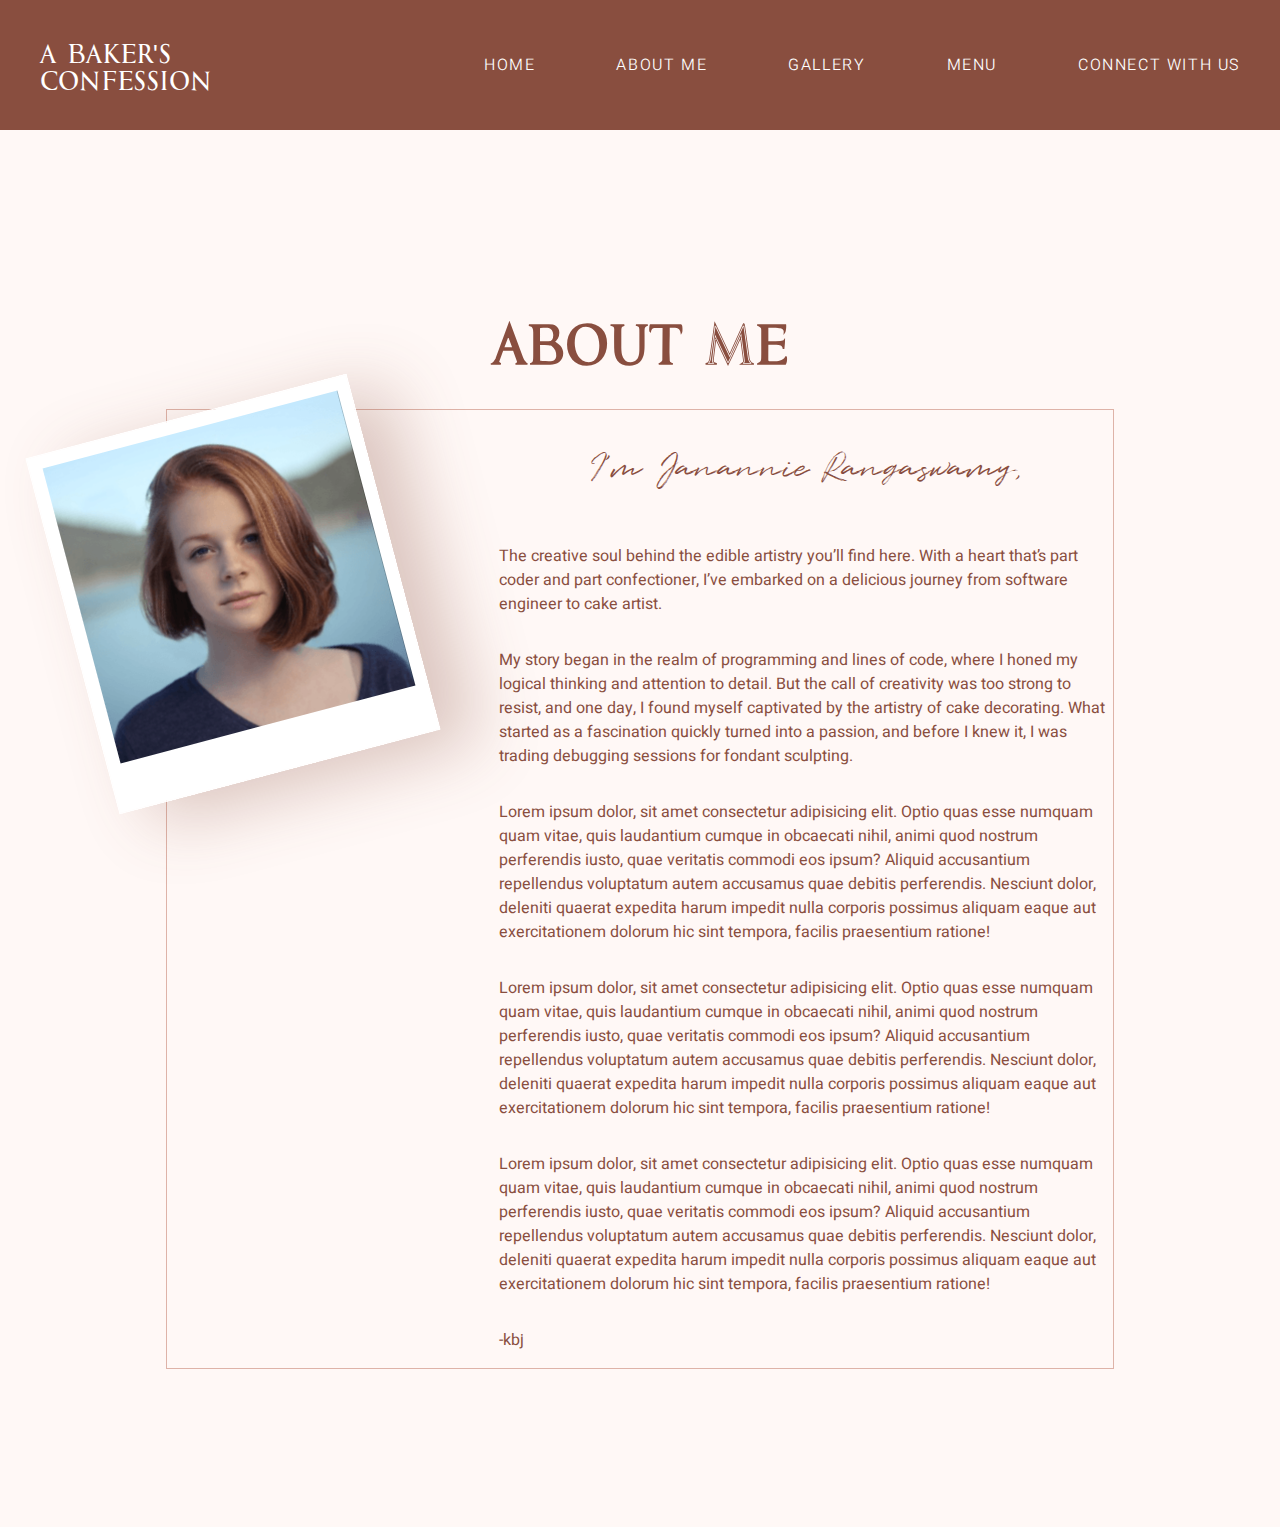
==== about.html @ 271ceb25 "nav js  trail" ====
<!DOCTYPE html>
<html lang="en">
<head>
    <meta charset="UTF-8">
    <meta http-equiv="X-UA-Compatible" content="IE=edge">
    <meta name="viewport" content="width=device-width, initial-scale=1.0">
    <title>A Baker's confessin</title>
    <link rel="stylesheet" href="/style/style.css">
    <link rel="stylesheet" href="/style/aboutme.css">
    <link rel="preconnect" href="https://fonts.googleapis.com">
<link rel="preconnect" href="https://fonts.gstatic.com" crossorigin>
<link href="https://fonts.googleapis.com/css2?family=Heebo:wght@100;200;300;400;500;600;700;800;900&display=swap" rel="stylesheet">
</head>
<body class="left">
    <div class="main-div">
        <header>
            <div class="d-flex justify-between">
                <div class="logo">
                    <a href="">A BAKER'S <br> CONFESSION</a>
                </div>
                <nav class="d-flex justify-between align-center" id="nav">
                    <a href="/index.html">HOME</a>
                    <a href="/about.html">ABOUT ME</a>
                    <a href="#">GALLERY</a>
                    <a href="#nav">MENU</a>
                    <a href="#">CONNECT WITH US</a>
                </nav>
            </div>
        </header>
        <main>
            <h1 class="text-center">ABOUT ME</h1>
            <section class="aboutme">
                <div class="about-container d-flex ">
                    <div class="cards">
                        <img src="./images/profile.png" width="305px" height="305px" alt="">
                    </div>
                    <div class="about-content d-flex flex-column">
                        <h3 class="q-title">I’m Janannie Rangaswamy,</h3>
                        <p>
                            The creative soul behind the edible artistry you’ll find here.
                            With a heart that’s part coder and part confectioner, I’ve embarked on a delicious journey from
                            software engineer to cake artist.
                        </p>
                        <p>
                            My story began in the realm of programming and lines of code, where I honed my logical thinking
                            and attention to detail. But the call of creativity was too strong to resist, and one day, I found myself
                            captivated by the artistry of cake decorating. What started as a fascination quickly turned into a
                            passion, and before I knew it, I was trading debugging sessions for fondant sculpting.
                        </p>
                        <p>
                            Lorem ipsum dolor, sit amet consectetur adipisicing elit. Optio quas esse numquam quam vitae, quis laudantium cumque in obcaecati nihil, animi quod nostrum perferendis iusto, quae veritatis commodi eos ipsum?
                            Aliquid accusantium repellendus voluptatum autem accusamus quae debitis perferendis. Nesciunt dolor, deleniti quaerat expedita harum impedit nulla corporis possimus aliquam eaque aut exercitationem dolorum hic sint tempora, facilis praesentium ratione!
                        </p>
                        <p>
                            Lorem ipsum dolor, sit amet consectetur adipisicing elit. Optio quas esse numquam quam vitae, quis laudantium cumque in obcaecati nihil, animi quod nostrum perferendis iusto, quae veritatis commodi eos ipsum?
                            Aliquid accusantium repellendus voluptatum autem accusamus quae debitis perferendis. Nesciunt dolor, deleniti quaerat expedita harum impedit nulla corporis possimus aliquam eaque aut exercitationem dolorum hic sint tempora, facilis praesentium ratione!
                        </p>
                        <p>
                            Lorem ipsum dolor, sit amet consectetur adipisicing elit. Optio quas esse numquam quam vitae, quis laudantium cumque in obcaecati nihil, animi quod nostrum perferendis iusto, quae veritatis commodi eos ipsum?
                            Aliquid accusantium repellendus voluptatum autem accusamus quae debitis perferendis. Nesciunt dolor, deleniti quaerat expedita harum impedit nulla corporis possimus aliquam eaque aut exercitationem dolorum hic sint tempora, facilis praesentium ratione!
                        </p>
                        <p>-kbj</p>
                    </div>
                    
                </div>

            </section>
        </main>
        <footer></footer>
    </div>
    <script src="./js/nav.js"></script>
</body>
</html>
---- style/style.css ----
body{
    background: #FFF8F6;
    margin: 0px;
    color: #894E3F;
}
@font-face {
    font-family: International;
    src: url(./international.regular.ttf);
}
@font-face {
    font-family: quentin;
    src: url(./Quentin.woff);
}
*{
    font-family: 'Heebo', sans-serif;
    box-sizing: border-box;
}
/*margin*/
.mx-auto{
    margin: 0px auto;
}
.my-auto{
    margin: auto 0px;
}
.m-0{
    margin: 0px;
}
.m-4{
    margin: 4px;
}
.m-8{
    margin: 8px;
}
.m-16{
    margin: 16px;
}
.m-24{
    margin: 24px;
}
.m-32{
    margin: 32px;
}
.m-40{
    margin: 40px;
}
/* margin-top */
.mt-0{
    margin-top: 0px;
}
.mt-4{
    margin-top: 4px;
}
.mt-8{
    margin-top: 8px;
}
.mt-12{
    margin-top: 12px;
}
.mt-16{
    margin-top: 16px;
}
.mt-24{
    margin-top: 24px;
}
.mt-32{
    margin-top: 32px;
}
.mt-40{
    margin-top: 40px;
}
.mt-48{
    margin-top: 48px;
}
.mt-56{
    margin-top: 56px;
}
.mt-64{
    margin-top: 64px;
}
.mt-80{
    margin-top: 80px !important;
}
.mt-160{
    margin-top: 160px !important;
}
/* margin-bottom */
.mb-0{
    margin-bottom: 0px;
}
.mb-4{
    margin-bottom: 4px;
}
.mb-8{
    margin-bottom: 8px;
}
.mb-16{
    margin-bottom: 16px;
}
.mb-20{
    margin-bottom: 20px;
}
.mb-24{
    margin-bottom: 24px;
}
.mb-32{
    margin-bottom: 32px;
}
.mb-40{
    margin-bottom: 40px;
}
.mb-48{
    margin-bottom: 48px;
}
.mb-56{
    margin-bottom: 56px;
}
.mb-64{
    margin-bottom: 64px !important;
}
/* margin-left */
.ml-0{
    margin-left: 0px;
}
.ml-4{
    margin-left: 4px;
}
.ml-8{
    margin-left: 8px;
}
.ml-16{
    margin-left: 16px;
}
.ml-24{
    margin-left: 24px;
}
.ml-32{
    margin-left: 32px;
}
.ml-40{
    margin-left: 40px;
}
.ml-48{
    margin-left: 48px;
}
.ml-56{
    margin-left: 56px;
}
.ml-64{
    margin-left: 64px;
}
/* margin-right */
.mr-0{
    margin-right: 0px;
}
.mr-4{
    margin-right: 4px;
}
.mr-8{
    margin-right: 8px;
}
.mr-16{
    margin-right: 16px;
}
.mr-24{
    margin-right: 24px;
}
.mr-32{
    margin-right: 32px;
}
.mr-40{
    margin-right: 40px;
}
.mr-48{
    margin-right: 48px;
}
.mr-56{
    margin-right: 56px;
}
.mr-64{
    margin-right: 64px;
}
/* padding */
.p-0{
    padding: 0px;
}
.p-4{
    padding: 4px;
}
.p-8{
    padding: 8px;
}
.p-16{
    padding: 16px;
}
.p-24{
    padding: 24px;
}
.p-32{
    padding: 32px;
}
.p-40{
    padding: 40px;
}

/* padding-right */
.pr-0{
    padding-right: 0px;
}
.pr-4{
    padding-right: 4px;
}
.pr-8{
    padding-right: 8px;
}
.pr-16{
    padding-right: 16px;
}
.pr-24{
    padding-right: 24px;
}
.pr-32{
    padding-right: 32px;
}
.pr-40{
    padding-right: 40px;
}
/* padding left */
.pl-0{
    padding-left: 0px;
}
.pl-4{
    padding-left: 4px;
}
.pl-8{
    padding-left: 8px;
}
.pl-16{
    padding-left: 16px;
}
.pl-24{
    padding-left: 24px;
}
.pl-32{
    padding-left: 32px;
}
.pl-40{
    padding-left: 40px;
}
/* padding top */
.pt-0{
    padding-top: 0px;
}
.pt-4{
    padding-top: 4px;
}
.pt-8{
    padding-top: 8px;
}
.pt-16{
    padding-top: 16px;
}
.pt-24{
    padding-top: 24px;
}
.pt-32{
    padding-top: 32px;
}
.pt-40{
    padding-top: 40px;
}
/* padding bottom */
.pb-0{
    padding-bottom: 0px;
}
.pb-4{
    padding-bottom: 4px;
}
.pb-8{
    padding-bottom: 8px;
}
.pb-16{
    padding-bottom: 16px;
}
.pb-24{
    padding-bottom: 24px;
}
.pb-32{
    padding-bottom: 32px;
}
.pb-40{
    padding-bottom: 40px;
}
.pb-48{
    padding-bottom: 40px;
}
/* display */
.d-block{
    display: block;
}
.d-none{
    display: none;
}
.d-inline{
    display: inline;
}
.d-flex{
    display: flex;
}
.justify-center{
    justify-content: center;
}
.align-center{
    align-items: center;
}
.flex-column{
    flex-direction: column;
}
.justify-between{
    justify-content: space-between;
}
.justify-around{
    justify-content: space-around;
}
.d-grid{
    display: grid;
}
/* align items*/
.text-center{
    text-align: center;
}
.text-right{
    text-align: right;
}
.text-left{
    text-align: left;
}
.align-end{
    justify-content: end !important;
}
/*gap*/
.gap-4{
    gap: 4px;
}
.gap-8{
  gap: 8px;
}
.gap-16{
  gap: 16px;
}
.gap-32{
    gap: 32px;
}
.gap-40{
  gap: 40px;
}
.gap-48{
  gap: 48px;
}
/*gap*/
.gap-4{
    gap: 4px;
}
.gap-8{
    gap: 8px;
}
.gap-16{
    gap: 16px;
}
.gap-24{
    gap: 24px;
}
.gap-32{
    gap: 32px;
}
/*float*/
.float-right{
    float: right;
}
.float-left{
    float: left;
}

/* header */
header{
    background: #894E3F;
    padding: 40px ;
}
header>div{
    max-width: 1365px;
    margin: 0px auto;
}
header nav{
    width: 63%;
}
header  a{
    text-decoration:  none;
    color: #fff;
}
header nav a{
    font-size: 16px;
    font-weight: 300;
    letter-spacing: 1.6px;
    border-bottom: 1px solid transparent;
    transition: border 500ms ease-in-out;
    height: fit-content;
}
header .logo>a{
    font-family: 'International', sans-serif;
    font-size: 25px;
    font-weight: 400;
}
header .logo{
    height: 50px;
}
header nav a:hover{
    border-bottom: 1px solid #fff;
}
.q-title{
    color: #894E3F;
    text-align: center;
    font-family: 'Quentin', sans-serif;
    font-size: 33.744px;
    font-style: normal;
    font-weight: 400;
}
.outline-btn{
    font-family: 'International', sans-serif;
    font-size: 16px;
    width: fit-content;
    border-radius: 40px;
    border: 0.711px solid #894E3F;
    padding: 23px 51px;
    background-color: transparent;
    color: #894E3F;
}

.cards{
    padding: 13px 12.5px  0px 12.5px;
    border: 0.874px solid #FFF;
    background: linear-gradient(137deg, #FFF 0%, #FFF 100%);
    box-shadow: 35.57959747314453px 19.605083465576172px 67.52862548828125px 0px rgba(137, 78, 63, 0.30);
}
body.left{
    transition: transform 150ms ease-in-out;
    animation: loadleft 150ms ease-in-out 1;
}
@keyframes loadleft {
    0%{
        transform: translateX(100%);
    }
    100%{
        transform: translateX(0%);
    }
}
body.right{
    transition: transform 150ms ease-in-out;
    animation: loadright 150ms ease-in-out 1;
}
@keyframes loadright {
    0%{
        transform: translateX(0%);
    }
    100%{
        transform: translateX(-100%);
    }
}
---- style/aboutme.css ----
.about-container .cards{
    transform: rotate(-14.819deg);
    position: relative;
    right: 100px;
    height: 368px;
}
.aboutme{
    max-width: 948px;
    border: 1px solid #DEB3A8;
    margin: 0px auto;
    margin-bottom: 158px;
}
h1{
    font-family: 'International', sans-serif;
    font-size: 52.369px;
    margin-top: 192px;
}
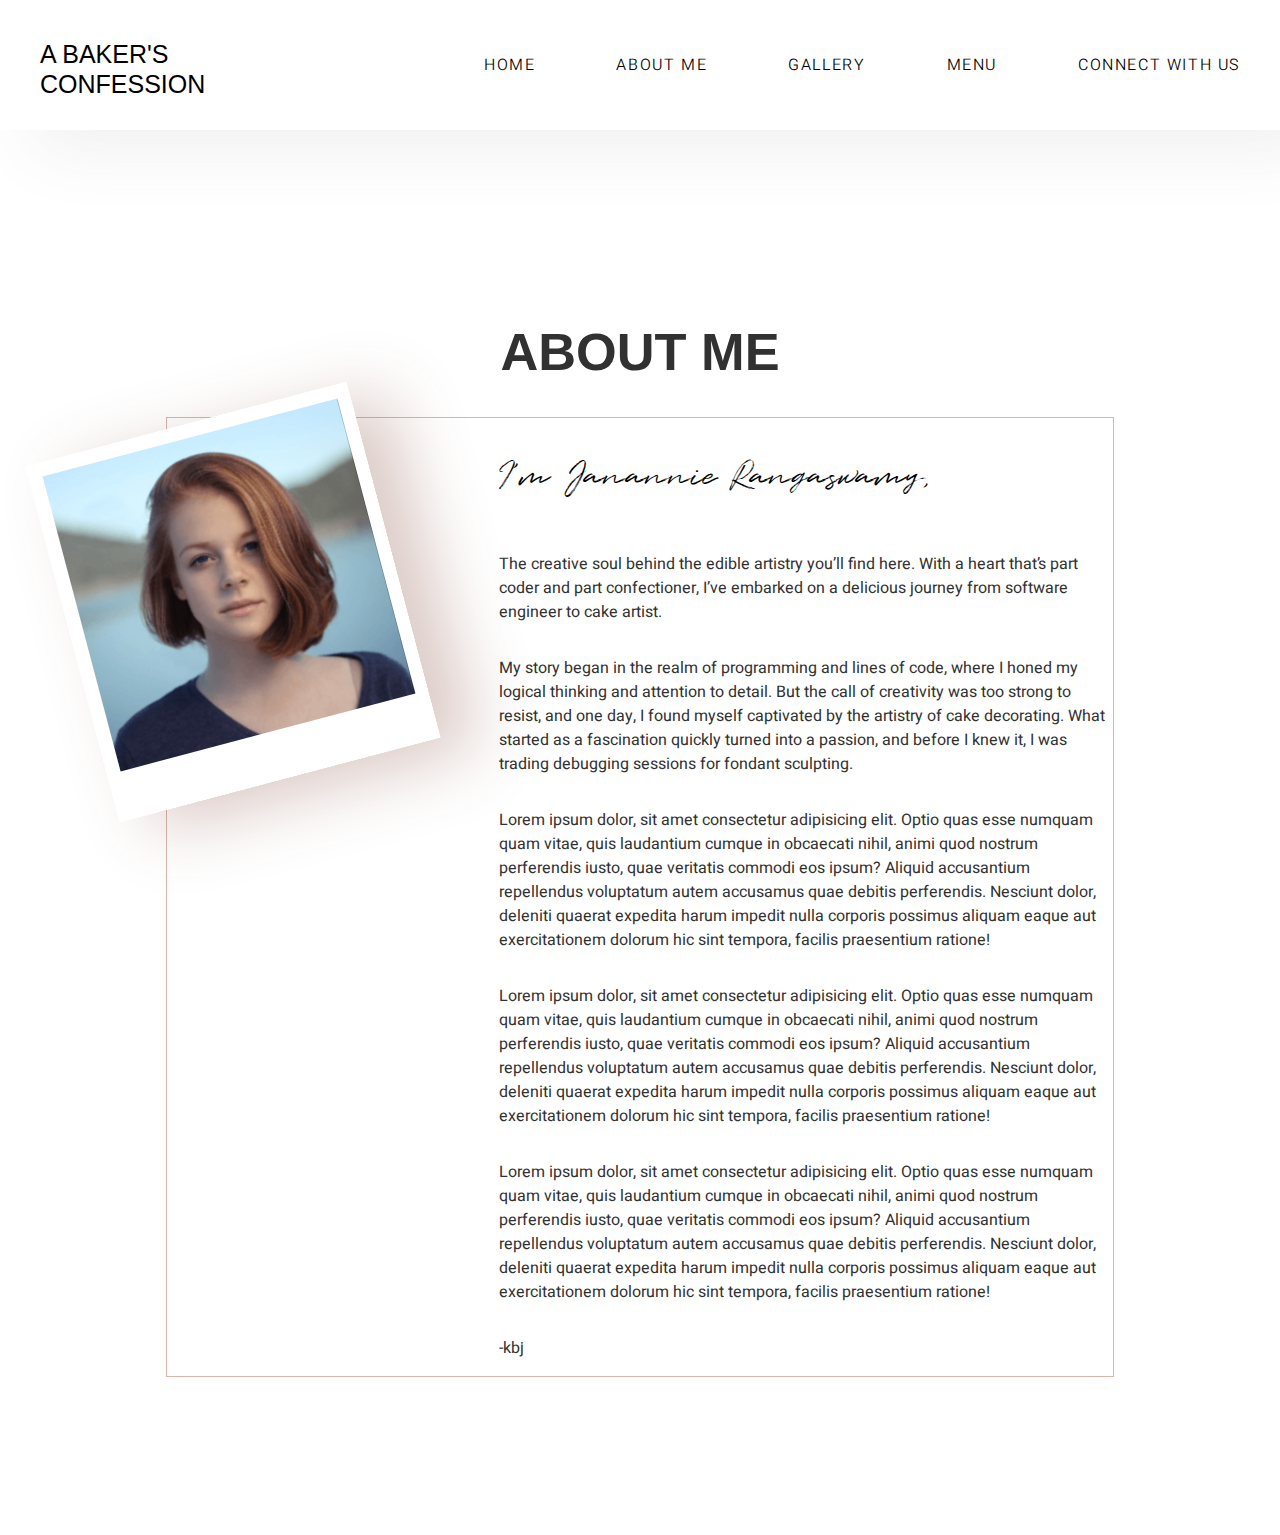
==== commit 1d4e7263: "gallery" ====
--- a/about.html
+++ b/about.html
@@ -18,12 +18,12 @@
                 <div class="logo">
                     <a href="">A BAKER'S <br> CONFESSION</a>
                 </div>
-                <nav class="d-flex justify-between align-center" id="nav">
+                <nav class="d-flex justify-between align-center">
                     <a href="/index.html">HOME</a>
                     <a href="/about.html">ABOUT ME</a>
-                    <a href="#">GALLERY</a>
-                    <a href="#nav">MENU</a>
-                    <a href="#">CONNECT WITH US</a>
+                    <a href="gallery.html">GALLERY</a>
+                    <a href="menu.html">MENU</a>
+                    <a href="contact.html">CONNECT WITH US</a>
                 </nav>
             </div>
         </header>
--- a/style/style.css
+++ b/style/style.css
@@ -1,7 +1,7 @@
 body{
-    background: #FFF8F6;
+    background: #FFF;
     margin: 0px;
-    color: #894E3F;
+    color: #313131;
 }
 @font-face {
     font-family: International;
@@ -268,6 +268,15 @@
 .pt-40{
     padding-top: 40px;
 }
+.pt-48{
+    padding-top: 48px;
+}
+.pt-56{
+    padding-top: 56px;
+}
+.pt-64{
+    padding-top: 64px;
+}
 /* padding bottom */
 .pb-0{
     padding-bottom: 0px;
@@ -382,7 +391,8 @@
 
 /* header */
 header{
-    background: #894E3F;
+    background: #FFF;
+    box-shadow: 35.50142288208008px 19.562007904052734px 67.38025665283203px 0px rgba(87, 87, 87, 0.09);
     padding: 40px ;
 }
 header>div{
@@ -394,7 +404,7 @@
 }
 header  a{
     text-decoration:  none;
-    color: #fff;
+    color: #000000;
 }
 header nav a{
     font-size: 16px;
@@ -416,8 +426,7 @@
     border-bottom: 1px solid #fff;
 }
 .q-title{
-    color: #894E3F;
-    text-align: center;
+    color: #000;
     font-family: 'Quentin', sans-serif;
     font-size: 33.744px;
     font-style: normal;
@@ -428,10 +437,10 @@
     font-size: 16px;
     width: fit-content;
     border-radius: 40px;
-    border: 0.711px solid #894E3F;
+    border: 0.711px solid #000;;
     padding: 23px 51px;
     background-color: transparent;
-    color: #894E3F;
+    color: #000000;
 }
 
 .cards{
@@ -443,6 +452,9 @@
 body.left{
     transition: transform 150ms ease-in-out;
     animation: loadleft 150ms ease-in-out 1;
+}
+li{
+    list-style-type: none;
 }
 @keyframes loadleft {
     0%{
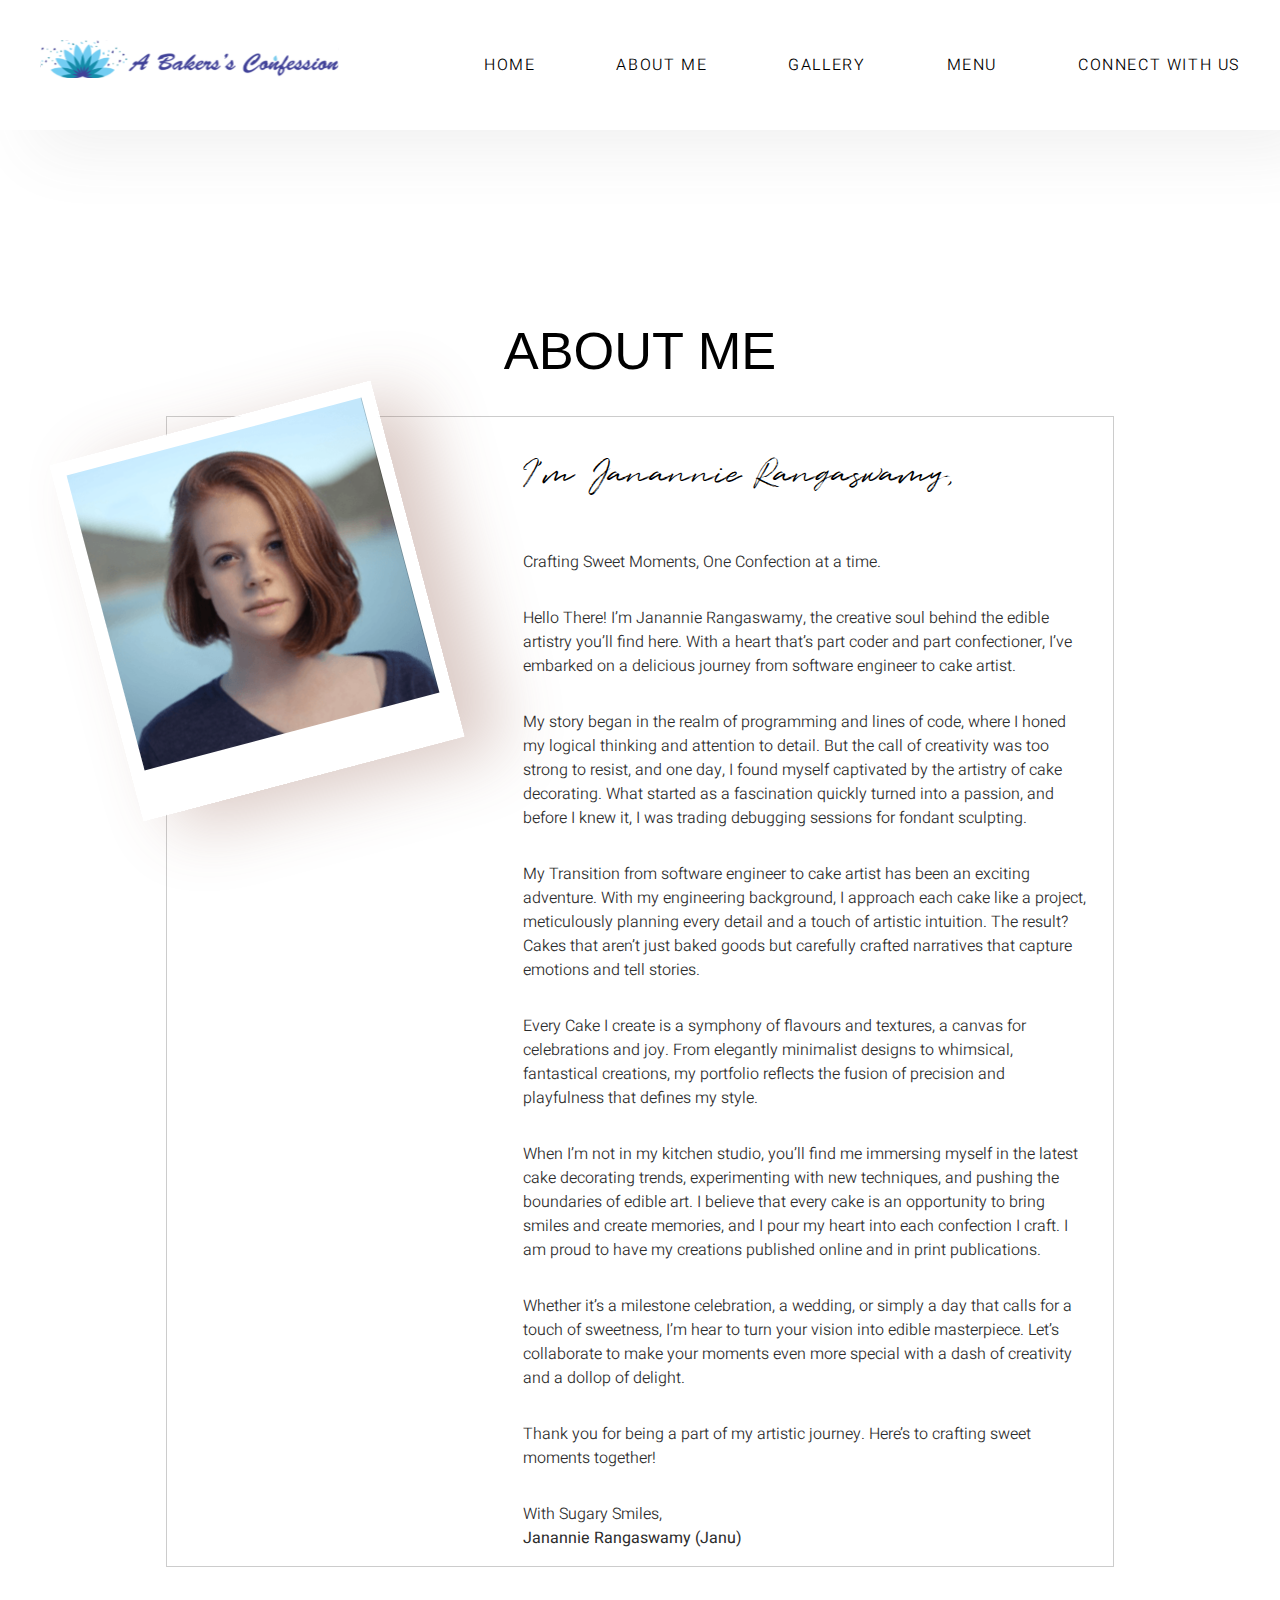
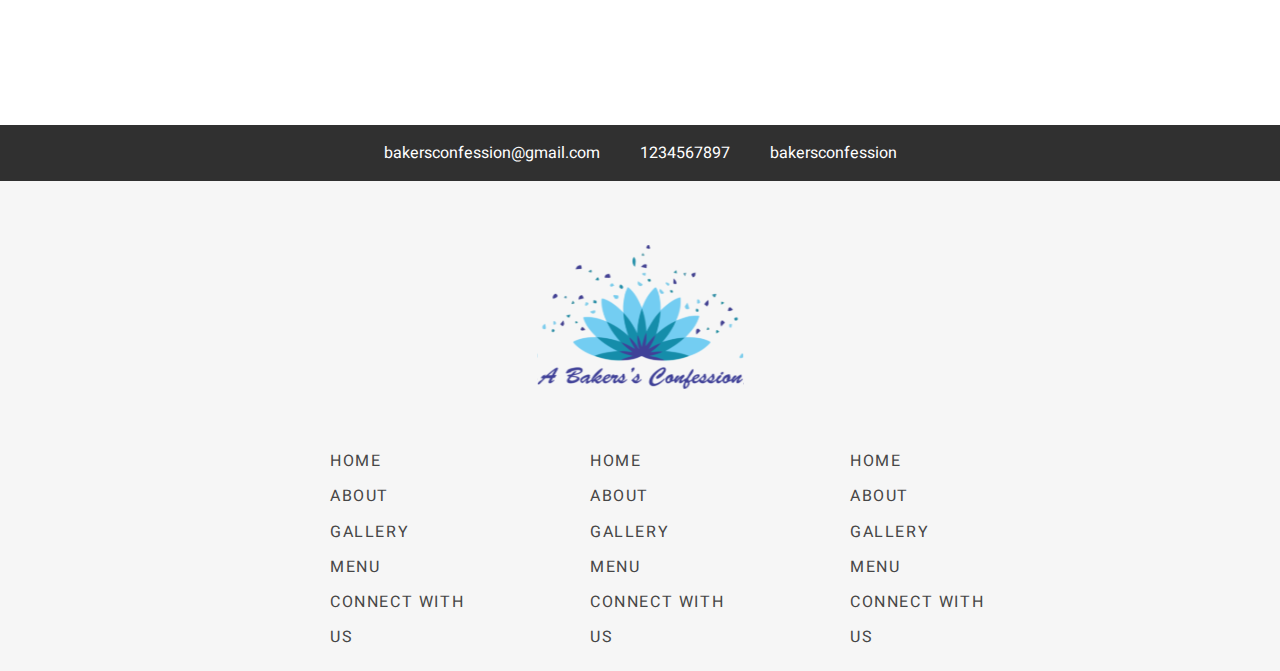
==== commit 74250103: "done" ====
--- a/about.html
+++ b/about.html
@@ -6,6 +6,7 @@
     <meta name="viewport" content="width=device-width, initial-scale=1.0">
     <title>A Baker's confessin</title>
     <link rel="stylesheet" href="/style/style.css">
+    <link rel="stylesheet" href="/style/mainpage.css">
     <link rel="stylesheet" href="/style/aboutme.css">
     <link rel="preconnect" href="https://fonts.googleapis.com">
 <link rel="preconnect" href="https://fonts.gstatic.com" crossorigin>
@@ -13,10 +14,10 @@
 </head>
 <body class="left">
     <div class="main-div">
-        <header>
+       <header>
             <div class="d-flex justify-between">
                 <div class="logo">
-                    <a href="">A BAKER'S <br> CONFESSION</a>
+                    <a href=""><img src="./images/header_logo.svg"></a>
                 </div>
                 <nav class="d-flex justify-between align-center">
                     <a href="/index.html">HOME</a>
@@ -37,36 +38,98 @@
                     <div class="about-content d-flex flex-column">
                         <h3 class="q-title">I’m Janannie Rangaswamy,</h3>
                         <p>
-                            The creative soul behind the edible artistry you’ll find here.
+                            Crafting Sweet Moments, One Confection at a time.
+                        </p>
+                        <p>
+                            Hello There! I’m Janannie Rangaswamy, the creative soul behind the edible artistry you’ll find here.
                             With a heart that’s part coder and part confectioner, I’ve embarked on a delicious journey from
                             software engineer to cake artist.
                         </p>
                         <p>
-                            My story began in the realm of programming and lines of code, where I honed my logical thinking
+                           My story began in the realm of programming and lines of code, where I honed my logical thinking
                             and attention to detail. But the call of creativity was too strong to resist, and one day, I found myself
                             captivated by the artistry of cake decorating. What started as a fascination quickly turned into a
                             passion, and before I knew it, I was trading debugging sessions for fondant sculpting.
                         </p>
                         <p>
-                            Lorem ipsum dolor, sit amet consectetur adipisicing elit. Optio quas esse numquam quam vitae, quis laudantium cumque in obcaecati nihil, animi quod nostrum perferendis iusto, quae veritatis commodi eos ipsum?
-                            Aliquid accusantium repellendus voluptatum autem accusamus quae debitis perferendis. Nesciunt dolor, deleniti quaerat expedita harum impedit nulla corporis possimus aliquam eaque aut exercitationem dolorum hic sint tempora, facilis praesentium ratione!
+                            My Transition from software engineer to cake artist has been an exciting adventure. With my
+                            engineering background, I approach each cake like a project, meticulously planning every detail and
+                            a touch of artistic intuition. The result? Cakes that aren’t just baked goods but carefully crafted
+                            narratives that capture emotions and tell stories.
                         </p>
                         <p>
-                            Lorem ipsum dolor, sit amet consectetur adipisicing elit. Optio quas esse numquam quam vitae, quis laudantium cumque in obcaecati nihil, animi quod nostrum perferendis iusto, quae veritatis commodi eos ipsum?
-                            Aliquid accusantium repellendus voluptatum autem accusamus quae debitis perferendis. Nesciunt dolor, deleniti quaerat expedita harum impedit nulla corporis possimus aliquam eaque aut exercitationem dolorum hic sint tempora, facilis praesentium ratione!
+                            Every Cake I create is a symphony of flavours and textures, a canvas for celebrations and joy. From
+                            elegantly minimalist designs to whimsical, fantastical creations, my portfolio reflects the fusion of
+                            precision and playfulness that defines my style.
                         </p>
                         <p>
-                            Lorem ipsum dolor, sit amet consectetur adipisicing elit. Optio quas esse numquam quam vitae, quis laudantium cumque in obcaecati nihil, animi quod nostrum perferendis iusto, quae veritatis commodi eos ipsum?
-                            Aliquid accusantium repellendus voluptatum autem accusamus quae debitis perferendis. Nesciunt dolor, deleniti quaerat expedita harum impedit nulla corporis possimus aliquam eaque aut exercitationem dolorum hic sint tempora, facilis praesentium ratione!
+                            When I’m not in my kitchen studio, you’ll find me immersing myself in the latest cake decorating
+                            trends, experimenting with new techniques, and pushing the boundaries of edible art. I believe that
+                            every cake is an opportunity to bring smiles and create memories, and I pour my heart into each
+                            confection I craft. I am proud to have my creations published online and in print publications.
                         </p>
-                        <p>-kbj</p>
+                        <p>
+                            Whether it’s a milestone celebration, a wedding, or simply a day that calls for a touch of sweetness,
+                            I’m hear to turn your vision into edible masterpiece. Let’s collaborate to make your moments even
+                            more special with a dash of creativity and a dollop of delight.
+                        </p>
+                        <p>
+                            Thank you for being a part of my artistic journey. Here’s to crafting sweet moments together!
+                        </p>
+                        <p>With Sugary Smiles,<br>
+                        <b>Janannie Rangaswamy (Janu)</b></p>
                     </div>
                     
                 </div>
 
             </section>
         </main>
-        <footer></footer>
+         <footer class="footer">
+            <div class="d-flex justify-center gap-40 foot-top">
+                <div><a>bakersconfession@gmail.com</a></div>
+                <div><a>1234567897</a></div>
+                <div><a>bakersconfession</a></div>
+            </div>
+            <div class="w-700">
+                <div class="text-center pt-64 mb-32">
+                    <div class="logo f-logo">
+                        <a href=""><img src="./images/footer_logo.svg"></a>
+                    </div>
+                </div>
+                <div class="text-center">
+                   
+                    <div class="d-flex f-gap">
+                        <div>
+                            <ul>
+                                <li><a>Home</a></li>
+                                <li><a>About</a></li>
+                                <li><a>Gallery</a></li>
+                                <li><a>Menu</a></li>
+                                <li><a>Connect With us</a></li>
+                            </ul>
+                        </div>
+                        <div>
+                            <ul>
+                                <li><a>Home</a></li>
+                                <li><a>About</a></li>
+                                <li><a>Gallery</a></li>
+                                <li><a>Menu</a></li>
+                                <li><a>Connect With us</a></li>
+                            </ul>
+                        </div>
+                        <div>
+                            <ul>
+                                <li><a>Home</a></li>
+                                <li><a>About</a></li>
+                                <li><a>Gallery</a></li>
+                                <li><a>Menu</a></li>
+                                <li><a>Connect With us</a></li>
+                            </ul>
+                        </div>
+                    </div>
+                </div>
+            </div>
+        </footer>
     </div>
     <script src="./js/nav.js"></script>
 </body>
--- a/style/style.css
+++ b/style/style.css
@@ -442,7 +442,9 @@
     background-color: transparent;
     color: #000000;
 }
-
+button{
+    cursor: pointer;
+}
 .cards{
     padding: 13px 12.5px  0px 12.5px;
     border: 0.874px solid #FFF;
--- a/style/mainpage.css
+++ b/style/mainpage.css
@@ -0,0 +1,349 @@
+main{
+    max-width: 1160px;
+    margin: 0 auto;
+}
+.hero-section{
+    margin-top: 156px;
+    gap: 126px;
+}
+.left-hero{
+    padding-top:157px ;
+}
+.left-hero span{
+    font-size: 16px;
+    font-weight: 300;
+}
+.left-hero h1{
+    font-family: 'International', sans-serif;
+    font-size: 48px;
+    font-weight: 300;
+    text-align: left;
+}
+.left-hero p{
+    font-family: Heebo;
+    font-size: 20px;
+    color: #636363;
+}
+.right-hero{
+    gap: 25px;
+}
+ 
+.right-hero .cards>p{
+    text-align: center;
+    font-family: 'Quentin', sans-serif;
+    font-size: 33px;
+    margin: 0px;
+}
+.about-section{
+    margin-top: 150px;
+}
+.about-section h2{
+    font-family: 'International', sans-serif;
+    font-size: 52.369px;
+    font-weight: 400;
+}
+.about-section .about-box{
+    border: 1px solid #DBDBDB;;
+}
+.about-box .cards{
+    transform: rotate(-14.819deg);
+    position: relative;
+    right: 100px;
+}
+.about-box img{
+    width: 305px;
+
+}
+/*footer*/
+.footer{
+    background: #F6F6F6;
+    margin: 0 auto;
+    gap: 80px;
+}
+.f-gap{
+    gap: 80px;
+}
+.f-gap ul li{
+    text-align: left;
+}
+.f-logo a{
+    color: #894E3F;
+    text-align: center;
+    font-family: International;
+    font-size: 25.671px;
+    font-style: normal;
+    font-weight: 400;
+    line-height: 97.664%; /* 25.071px */
+    text-transform: uppercase;
+    text-decoration: none;
+}
+.f-gap li a{
+    color: #474747;
+font-family: Heebo;
+font-size: 16px;
+font-style: normal;
+font-weight: 400;
+line-height: 2.2;
+letter-spacing: 1.6px;
+text-transform: uppercase;
+}
+.w-700{
+    width: 700px;
+    margin: 0 auto;
+}
+.foot-top{
+    padding: 16px;
+    background: #303030;
+    color: #fff;
+}
+/*footer end*/
+
+/*contact*/
+.hp-title h3,h1{
+    color: #000;
+    text-align: center;
+    font-family: International;
+    font-size: 52.369px;
+    font-style: normal;
+    font-weight: 400;
+    line-height: 112.664%; /* 59.001px */
+    text-transform: uppercase;
+}
+.contact-btn{
+    border: 0.711px solid #634B44;
+    background: #000;
+    color: #fff;
+    padding: 16px 51px;
+    width: 100%;
+    font-size: 16px;
+    text-transform: uppercase;
+}
+textarea {
+    height: 134px;
+    resize: none; 
+    width: 100%;
+    padding: 10px;
+    border: 1px solid rgba(176, 176, 176, 0.49);
+    padding: 12px 20px;
+  }
+  .h-400{
+    height: 400px;
+  }
+.contact-section span{
+    color: #000;
+    text-align: center;
+    font-family: Heebo;
+    font-size: 16px;
+    font-style: normal;
+    font-weight: 300;
+    line-height: normal;
+    letter-spacing: 0.32px;
+}
+.contact-section{
+    width: 700px;
+    margin: 0 auto;
+    margin-top: 140px;
+    margin-bottom: 100px;
+}
+/*end*/
+
+/*testimonial section*/
+.testimonial-section{
+    background-image: url('../images/testimonial-bg.svg');
+   background-repeat: no-repeat;
+   background-position: center;
+   background-size: cover;
+   margin-top: 164px;
+}
+.w-900{
+    width: 900px;
+    margin: 0 auto;
+}
+.test-card .tm-outline{
+    border-radius: 18.314px;
+    width: 372px;
+    margin-bottom: 32px;
+background: #FFF;
+box-shadow: 21.123252868652344px 11.639344215393066px 40.0910758972168px 0px rgba(137, 78, 63, 0.30);
+padding: 45px;
+text-align: center;
+}
+.test-card2 .tm-outline{
+    border-radius: 18.314px;
+    width: 460px;
+    margin-bottom: 32px;
+background: #FFF;
+box-shadow: 21.123252868652344px 11.639344215393066px 40.0910758972168px 0px rgba(137, 78, 63, 0.30);
+padding: 64px;
+text-align: center;
+}
+/*end*/
+/*menu section*/
+.menu-txt h2{
+    color: #000;
+    font-family: International;
+    font-size: 24px;
+    font-style: normal;
+    font-weight: 400;
+    line-height: normal;
+    letter-spacing: 2.4px;
+    text-transform: uppercase;
+    margin: 40px 0px;
+}
+.w-960{
+    width: 959px;
+    margin: 0 auto;
+    text-align: left;
+    padding-top: 32px;
+    padding-bottom: 32px;
+} 
+.w-960 p{
+    color: #2C2C2C;
+font-family: Heebo;
+font-size: 16px;
+font-style: normal;
+font-weight: 300;
+line-height: 161.664%; /* 25.866px */
+letter-spacing: 0.32px;
+}
+.menu-txt ul li{
+    color: #343434;
+font-family: Heebo;
+font-size: 16px;
+font-style: normal;
+font-weight: 400;
+line-height: normal;
+letter-spacing: 1.6px;
+text-transform: uppercase;
+text-align: left;
+list-style-type: disc !important;
+margin: 24px 0px;
+}
+.menu-section{
+    border: 0.924px solid #D6CCC9;
+    width: 1000px;
+    margin: 0 auto;
+    padding: 0px 64px;
+}
+.vertical-line{
+    height: 100%;
+    border: 0.924px solid #D6CCC9;
+}
+.menu-card{
+   transform: translate(0px, -70px);
+}
+/*end*/
+/*contact us*/
+.w-900{
+    width: 900px;
+    margin: 0 auto;
+}
+.contactus-section{
+    margin-top: 150px;
+    margin-bottom: 64px;
+}
+input[type=number] {
+    background-color: transparent;
+    padding: 12px 20px;
+    border: 1px solid rgba(176, 176, 176, 0.49);
+    font-family: Heebo;
+    font-size: 16px;
+    font-style: normal;
+    font-weight: 400;
+    width: 100%;
+    margin: 8px 0px;
+}
+input[type=text] {
+    background-color: transparent;
+    padding: 12px 20px;
+    border: 1px solid rgba(176, 176, 176, 0.49);
+    font-family: Heebo;
+    font-size: 16px;
+    font-style: normal;
+    font-weight: 400;
+    width: 100%;
+    margin: 8px 0px;
+}
+::placeholder{
+    color: rgba(69, 68, 68, 0.52);
+font-family: Heebo;
+font-size: 16px;
+font-style: normal;
+font-weight: 400;
+}
+/*gallery*/
+.image-grid {
+    display: grid;
+    grid-template-columns: 1fr 1fr 1fr;
+    justify-content: center;
+    align-items: center;
+    min-height: 100vh;
+  
+  }
+  .gallery-section{
+    margin-top: 150px;
+  }
+  .image-container {
+    position: relative;
+    margin: 10px;
+    cursor: pointer;
+    width: 340px;
+    height: 362px;
+  }
+
+  .enlarged-overlay {
+    display: none;
+    position: fixed;
+    top: 0;
+    left: 0;
+    width: 100%;
+    height: 100%;
+    background-color: rgba(0, 0, 0, 0.8);
+    z-index: 999;
+  }
+  .enlarged-image {
+  display: none;
+  position: fixed;
+  top: -100%;
+  left: 50%;
+  transform: translate(-50%, -50%);
+  max-width: 100%;
+  max-height: 1000%;
+  box-shadow: 0 0 20px rgba(0, 0, 0, 0.5);
+  z-index: 1000;
+  transition: top 0.5s ease-in-out; 
+}
+
+.enlarged-image.active {
+  display: block;
+  top: 50%;
+}
+
+/* .enlarged-image {
+  display: none;
+  position: fixed;
+  top: 50%;
+  left: 50%;
+  transform: translate(-50%, -50%);
+  width: 980px;
+  height: 980px; 
+  box-shadow: 0 0 20px rgba(0, 0, 0, 0.5);
+  z-index: 1000;
+  transition: opacity 0.5s ease-in-out; 
+  opacity: 0;
+}
+
+.enlarged-image.active {
+  display: block;
+} */
+.enlarged-image.active {
+  display: block;
+  top: 50%;
+}
+
+
+  .enlarged-image img {
+    display: block;
+    width: 100%;
+    height: 100%;
+  }--- a/style/aboutme.css
+++ b/style/aboutme.css
@@ -6,12 +6,18 @@
 }
 .aboutme{
     max-width: 948px;
-    border: 1px solid #DEB3A8;
+    border: 1px solid #CCC;
     margin: 0px auto;
     margin-bottom: 158px;
+    padding: 0px 24px;
 }
 h1{
     font-family: 'International', sans-serif;
     font-size: 52.369px;
     margin-top: 192px;
+}
+p{
+    color: #2C2C2C;
+    font-weight: 300;
+    font-size: 16px;
 }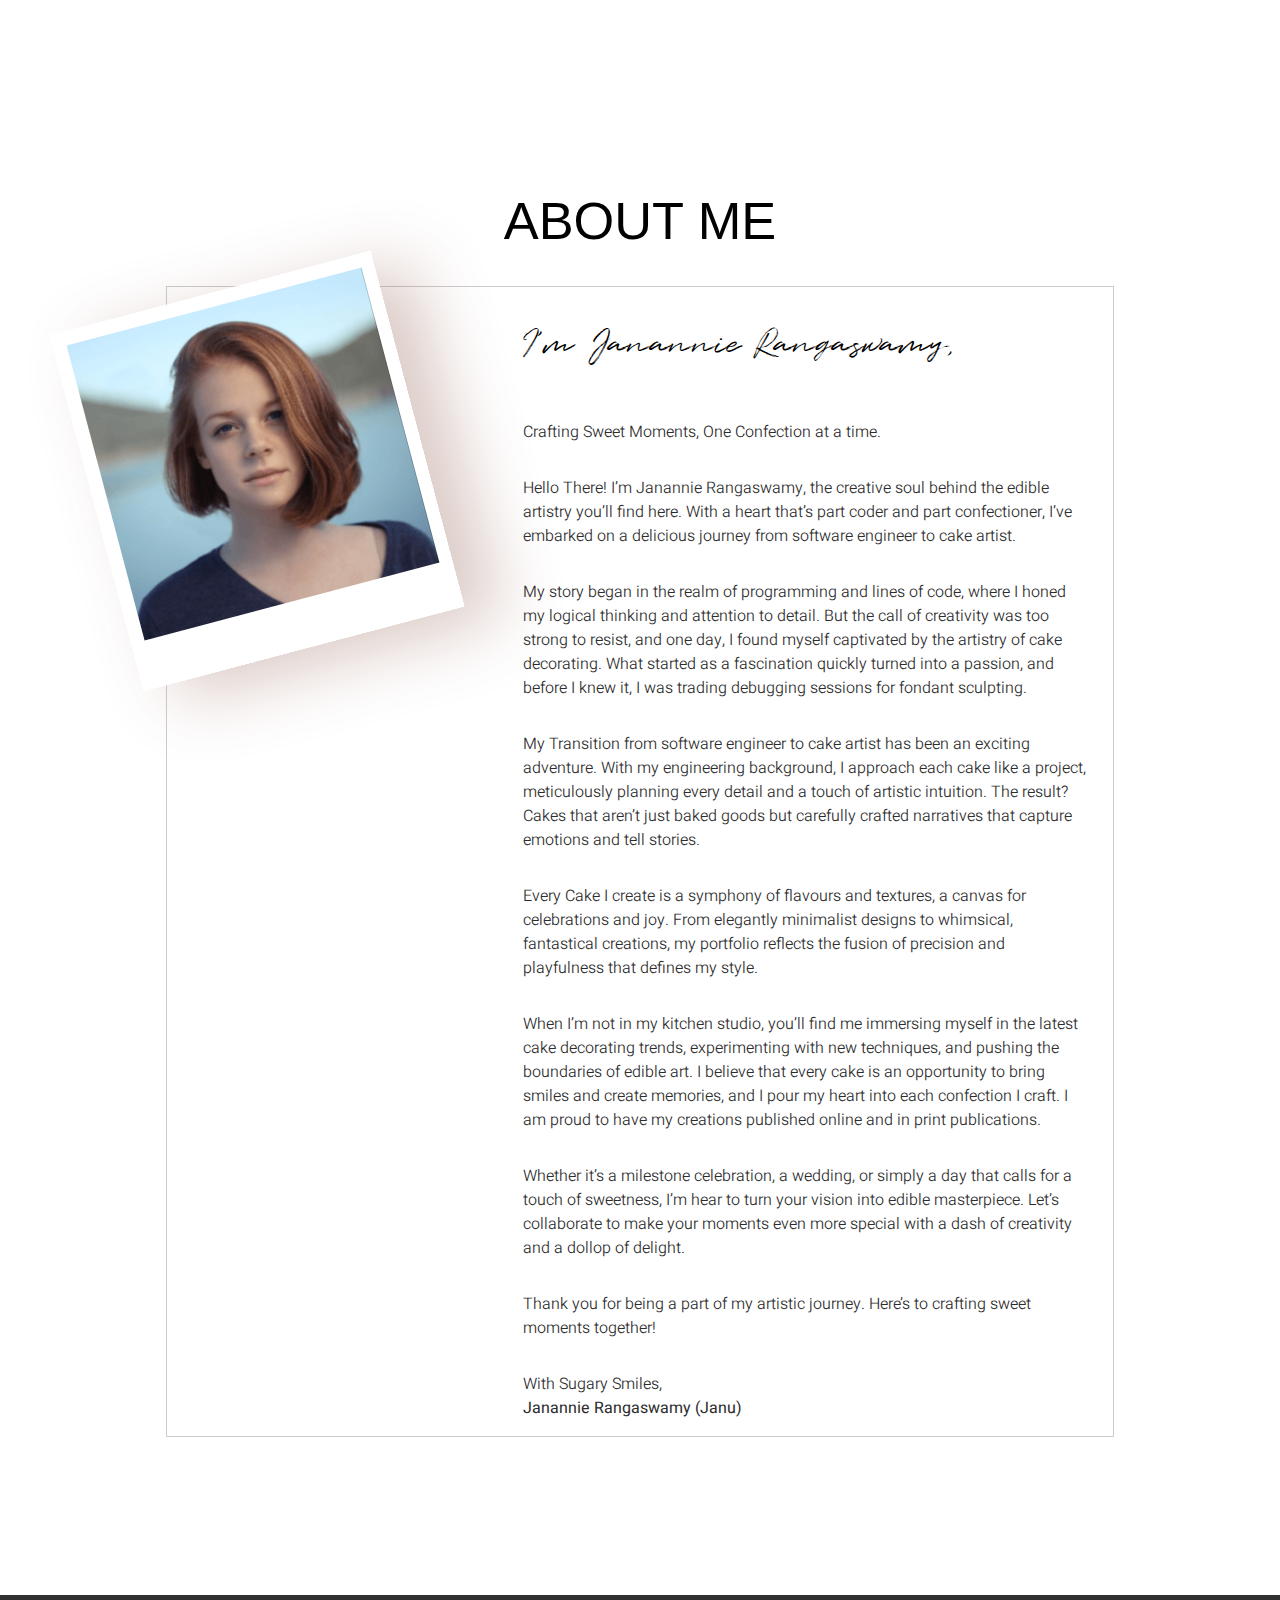
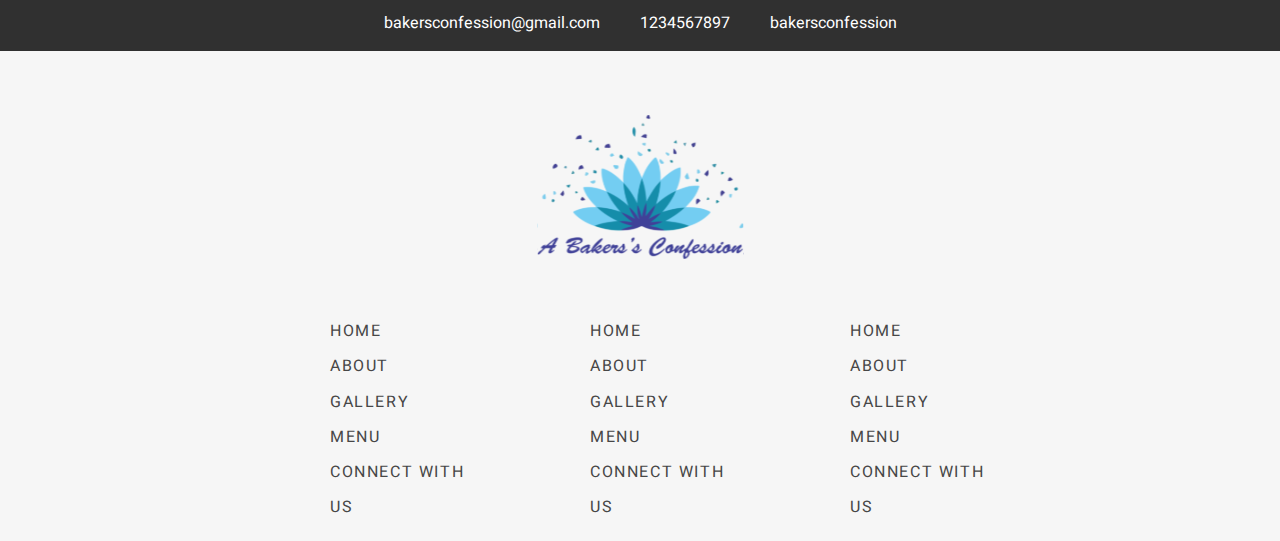
==== commit df615074: "mobile device" ====
--- a/about.html
+++ b/about.html
@@ -7,6 +7,7 @@
     <title>A Baker's confessin</title>
     <link rel="stylesheet" href="/style/style.css">
     <link rel="stylesheet" href="/style/mainpage.css">
+    <link rel="stylesheet" href="/style/responsive.css">
     <link rel="stylesheet" href="/style/aboutme.css">
     <link rel="preconnect" href="https://fonts.googleapis.com">
 <link rel="preconnect" href="https://fonts.gstatic.com" crossorigin>
@@ -14,7 +15,7 @@
 </head>
 <body class="left">
     <div class="main-div">
-       <header>
+       <!-- <header>
             <div class="d-flex justify-between">
                 <div class="logo">
                     <a href=""><img src="./images/header_logo.svg"></a>
@@ -27,9 +28,9 @@
                     <a href="contact.html">CONNECT WITH US</a>
                 </nav>
             </div>
-        </header>
+        </header> -->
         <main>
-            <h1 class="text-center">ABOUT ME</h1>
+            <div class="hp-title ab-mt"><h1 class="text-center ">ABOUT ME</h1></div>
             <section class="aboutme">
                 <div class="about-container d-flex ">
                     <div class="cards">
--- a/style/mainpage.css
+++ b/style/mainpage.css
@@ -87,10 +87,6 @@
 letter-spacing: 1.6px;
 text-transform: uppercase;
 }
-.w-700{
-    width: 700px;
-    margin: 0 auto;
-}
 .foot-top{
     padding: 16px;
     background: #303030;
@@ -154,10 +150,6 @@
    background-position: center;
    background-size: cover;
    margin-top: 164px;
-}
-.w-900{
-    width: 900px;
-    margin: 0 auto;
 }
 .test-card .tm-outline{
     border-radius: 18.314px;
@@ -190,12 +182,8 @@
     text-transform: uppercase;
     margin: 40px 0px;
 }
-.w-960{
-    width: 959px;
-    margin: 0 auto;
-    text-align: left;
-    padding-top: 32px;
-    padding-bottom: 32px;
+.menu__sec{
+    margin: 64px 0px;
 } 
 .w-960 p{
     color: #2C2C2C;
@@ -318,7 +306,20 @@
   display: block;
   top: 50%;
 }
-
+.enlarged-image.active{
+    animation: pushdown 300ms ease-in 0ms 1;
+   
+  }
+  
+  @keyframes pushdown {
+    0%{
+      top:0%;
+    }
+   
+    100%{
+      top:40%;
+    }
+  }
 /* .enlarged-image {
   display: none;
   position: fixed;
--- a/style/responsive.css
+++ b/style/responsive.css
@@ -0,0 +1,101 @@
+@media only screen and (min-width:1000px){
+    .w-900{
+        width: 900px;
+        margin: 0 auto;
+    }
+    .w-700{
+        width: 700px;
+        margin: 0 auto;
+    }
+    .w-960{
+        width: 959px;
+        margin: 0 auto;
+        text-align: left;
+        padding-top: 32px;
+        padding-bottom: 32px;
+    }
+}
+@media only screen and (max-width: 580px){
+    .w-900, .w-700, .w-960{
+        width: 100%;
+    }
+    .cont-img{
+        display: none;
+    }
+    .hp-title h3, h1 {
+        font-size: 16px !important;
+    }
+    .contactus-section .gap-32{
+        gap: 0px;
+    }
+    .contactus-section {
+        margin-top: 40px;
+        margin-bottom: 64px;
+        padding: 24px;
+    }
+    .contact-btn {
+        font-size: 12px;
+        padding: 12px 24px;
+    }
+    ::placeholder{
+        font-size: 12px;
+    }
+    .f-gap li a{
+        font-size: 10px !important;
+    }
+    .f-gap{
+        gap: 0px !important;
+    }
+    .foot-top a{
+        font-size: 10px;
+    }
+    .w-960 p {
+        font-size: 12px !important;
+        text-align: left;
+    }
+    .menu-sections{
+        margin: 16px 0px;
+        padding: 24px;
+    }
+    .menu_sec{
+        padding: 24px;
+        margin-top: 32px;
+        margin-bottom: 32px;
+    }
+    .menu-txt h2{
+        font-size: 14px !important;
+    }
+    .menu-txt ul li {
+        font-size: 12px !important;
+    }
+    .menu-section {
+        border: 0.924px solid #D6CCC9;
+        width: 100% !important;
+        overflow-x: scroll;
+        margin: 0 auto;
+        padding: 0px 16px !important;
+    }
+    .menu-section .d-flex{
+        width: 1000px !important; 
+    }
+    .about-content p{
+        font-size: 12px;
+    }
+    .about-container{
+        display: flex;
+        flex-direction: column;
+    }
+    .about-container .cards {
+        transform: rotate(0deg) !important;
+        position: relative;
+        right: 0px !important;
+        height: 300px;
+        margin: 0 auto !important;
+    }
+    .q-title {
+        font-size: 24px;
+    }
+    .ab-mt h1{
+        margin-top: 80px !important;
+    }
+}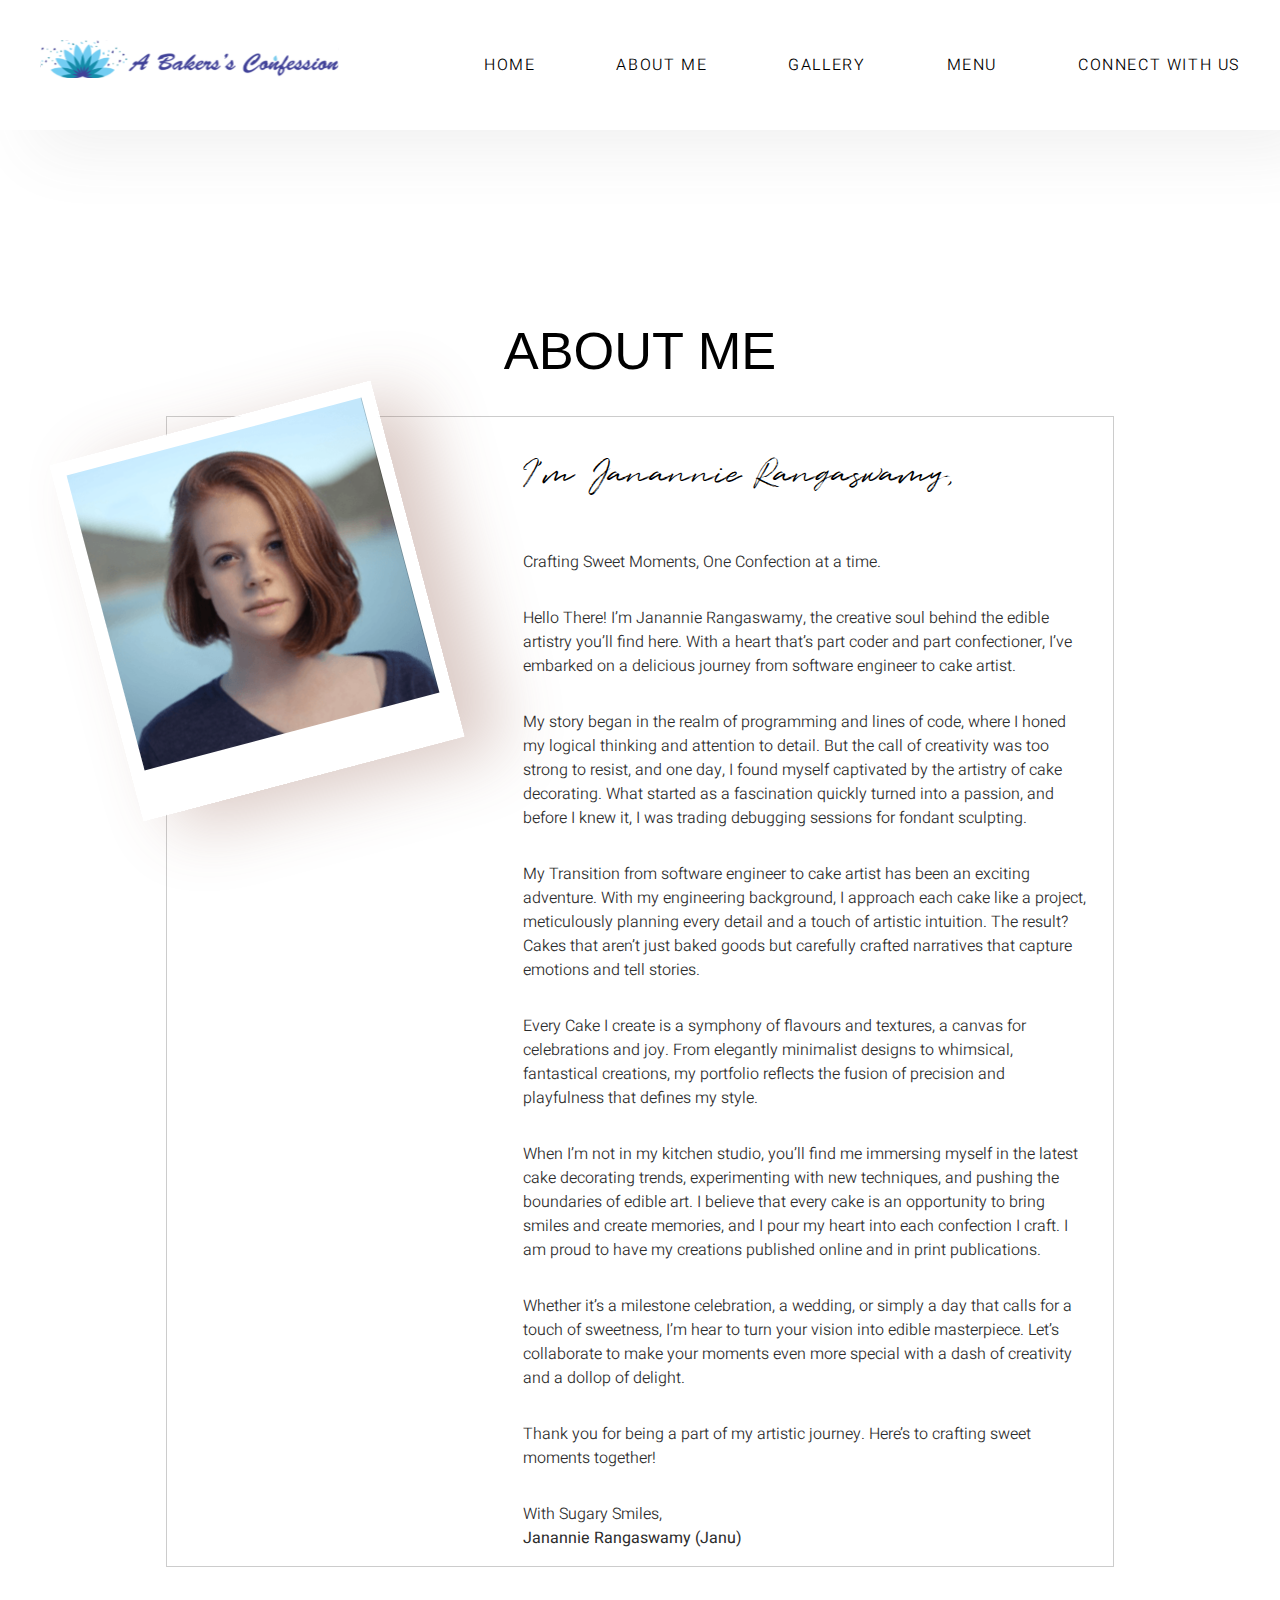
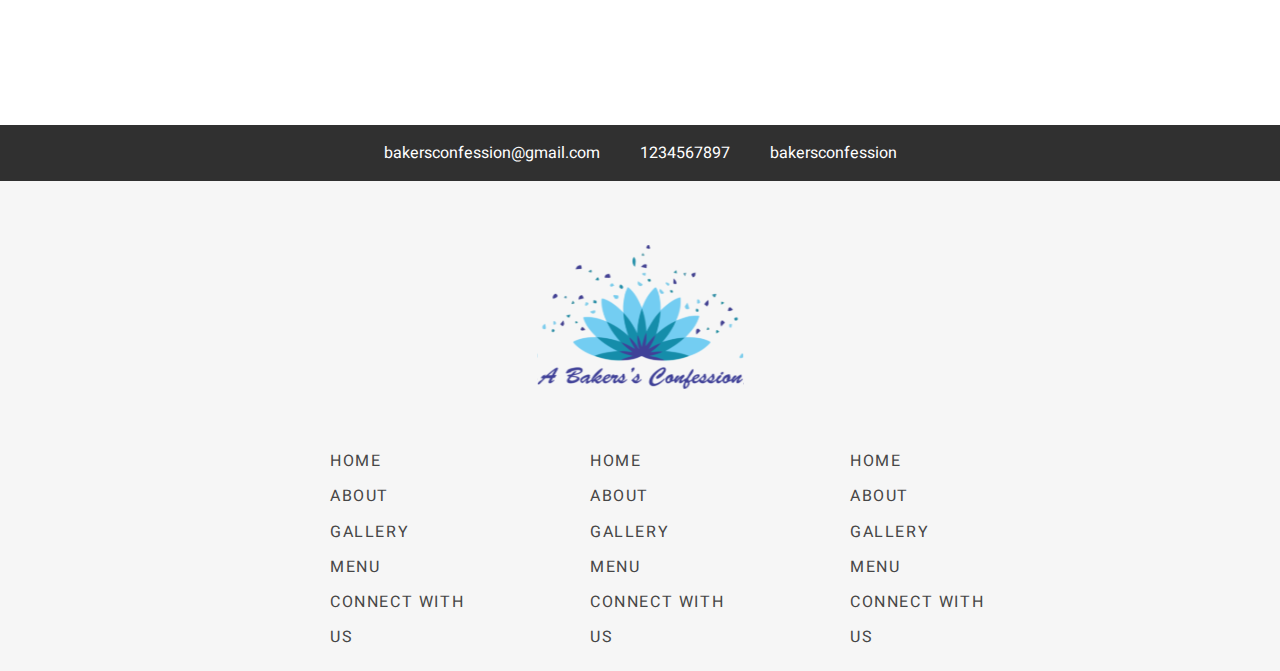
==== commit faeec60e: "added side bar" ====
--- a/about.html
+++ b/about.html
@@ -15,9 +15,10 @@
 </head>
 <body class="left">
     <div class="main-div">
-       <!-- <header>
+        <header >
             <div class="d-flex justify-between">
                 <div class="logo">
+                    <div class="burger-icon"><img src="./images/burgermenu.svg" alt="" width="30"></div>
                     <a href=""><img src="./images/header_logo.svg"></a>
                 </div>
                 <nav class="d-flex justify-between align-center">
@@ -28,7 +29,7 @@
                     <a href="contact.html">CONNECT WITH US</a>
                 </nav>
             </div>
-        </header> -->
+        </header>
         <main>
             <div class="hp-title ab-mt"><h1 class="text-center ">ABOUT ME</h1></div>
             <section class="aboutme">
--- a/style/style.css
+++ b/style/style.css
@@ -421,6 +421,9 @@
 }
 header .logo{
     height: 50px;
+} 
+header .logo>div{
+    display: none;
 }
 header nav a:hover{
     border-bottom: 1px solid #fff;
--- a/style/responsive.css
+++ b/style/responsive.css
@@ -98,4 +98,64 @@
     .ab-mt h1{
         margin-top: 80px !important;
     }
-}+    .image-grid {
+        display: grid;
+        grid-template-columns: 1fr !important;
+    }
+}
+
+@media (max-width:850px){
+    body.noscroll{
+        overflow: hidden;
+    }
+        header{
+            padding: 0px;
+            width: 0px;
+            position: fixed;
+            top: 0px;
+            transition: width 250ms ease-in-out;
+            z-index: 99;
+        }
+        header nav, header nav>a{
+            display: none;
+        }
+        header.mobside-open nav{
+            display: flex;
+        }
+        header.mobside-open nav>a{
+            display: inline;
+        }
+        header.mobside-open{
+            max-width: 63%;
+            width: 63%;
+        }
+        header>div{
+            display: block!important;
+        }
+    header .logo{
+        display: flex;
+        background: #FFF;
+        box-shadow: 35.50142288208008px 19.562007904052734px 67.38025665283203px 0px rgba(87, 87, 87, 0.09);
+        padding: 24px;
+        height: fit-content;
+        width: 100vw;
+        gap: 32px;
+        align-items: center;
+    }
+    header .logo>div{
+    display:block;
+    height: 30px;
+    }
+    nav{
+        height: 100vh;
+        width: 100%!important;
+        max-width: 500px;
+        padding: 24px;
+        flex-direction: column;
+        align-items: flex-start !important;
+        justify-content: start !important;
+    }
+    nav>a{
+        margin: 20px 0px;
+    }
+    }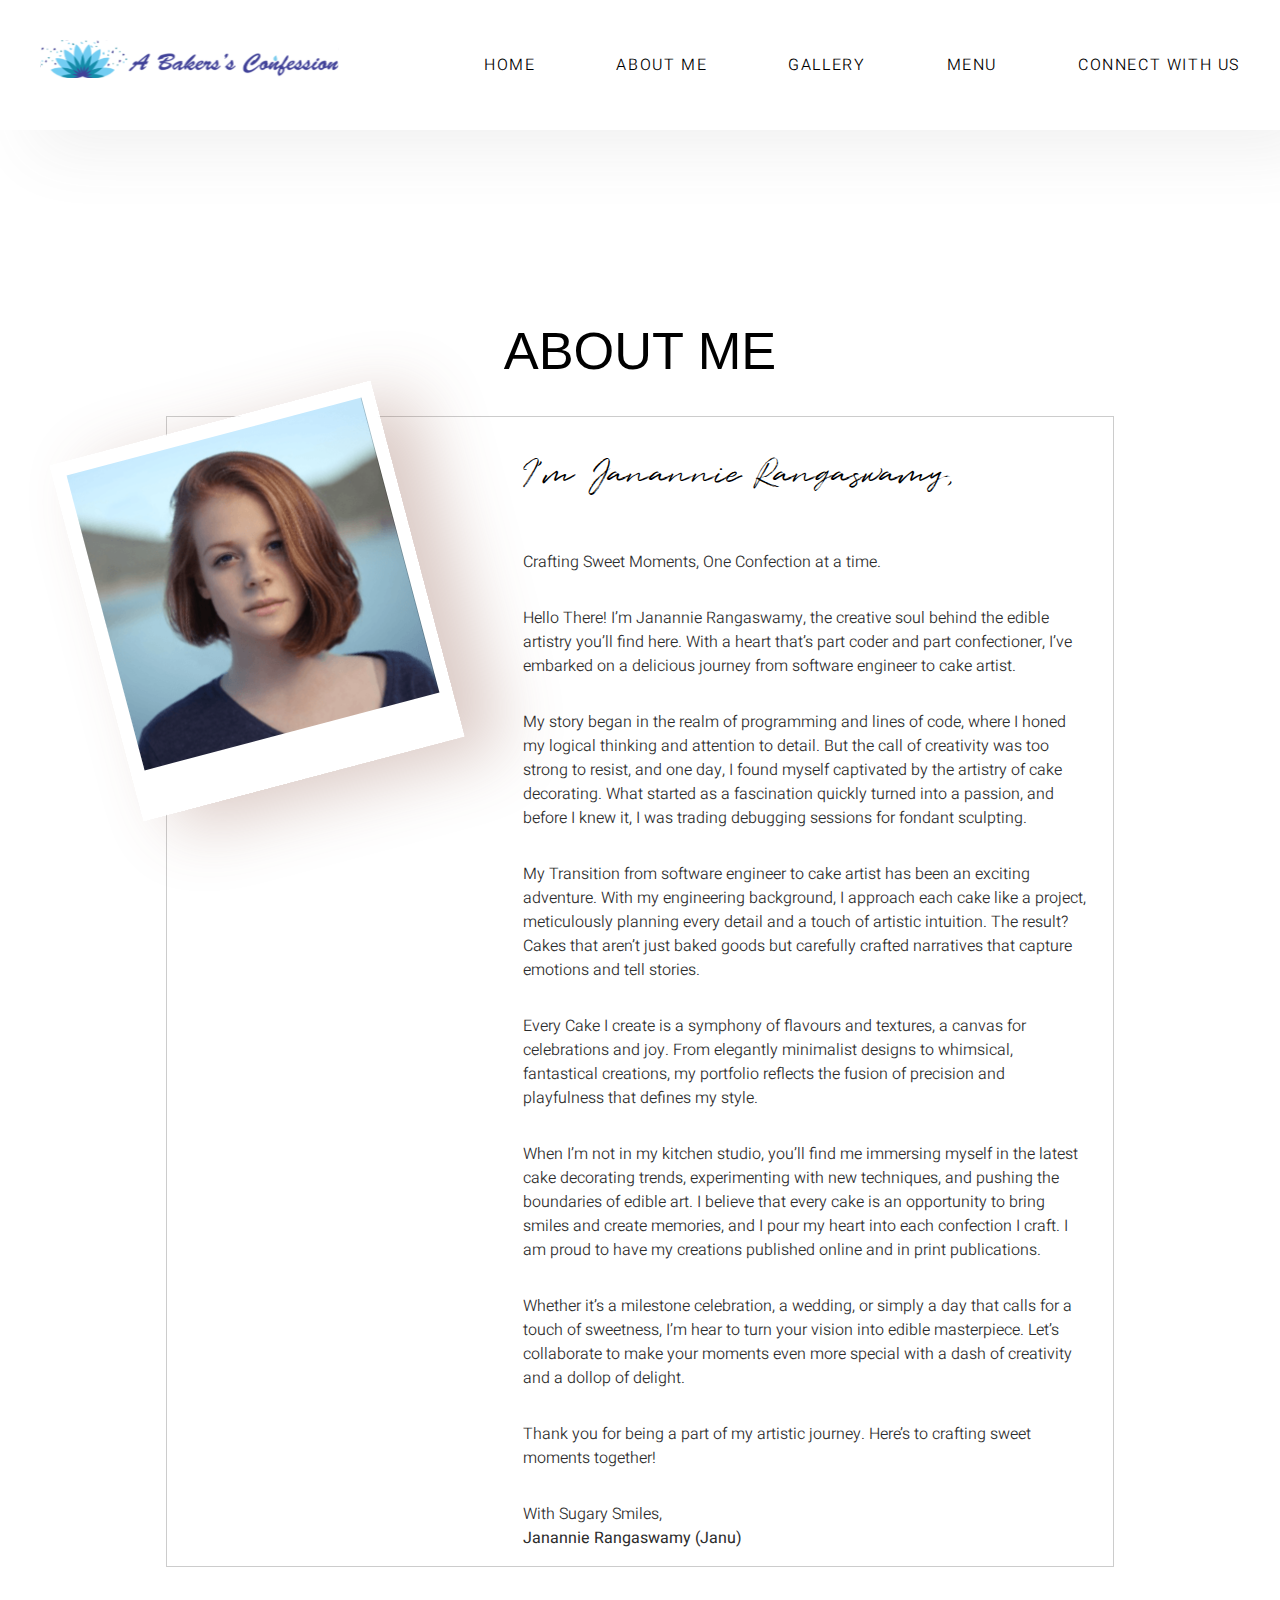
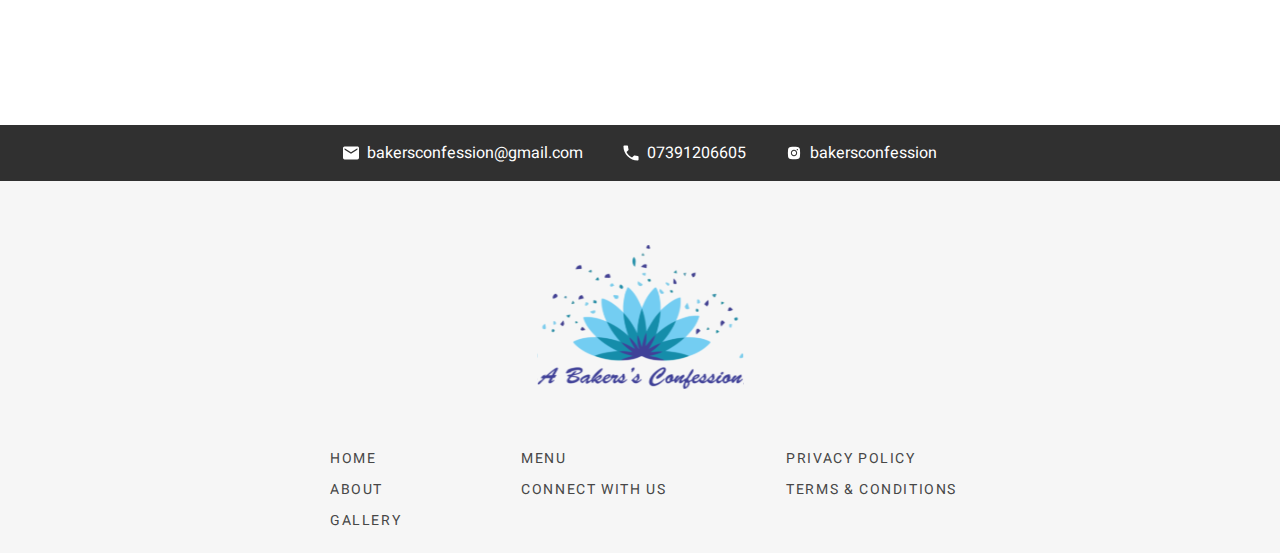
==== commit cda30cef: "footer added" ====
--- a/about.html
+++ b/about.html
@@ -13,6 +13,7 @@
 <link rel="preconnect" href="https://fonts.gstatic.com" crossorigin>
 <link href="https://fonts.googleapis.com/css2?family=Heebo:wght@100;200;300;400;500;600;700;800;900&display=swap" rel="stylesheet">
 </head>
+
 <body class="left">
     <div class="main-div">
         <header >
@@ -30,67 +31,72 @@
                 </nav>
             </div>
         </header>
-        <main>
+        <main class="mt-md">
             <div class="hp-title ab-mt"><h1 class="text-center ">ABOUT ME</h1></div>
-            <section class="aboutme">
-                <div class="about-container d-flex ">
-                    <div class="cards">
-                        <img src="./images/profile.png" width="305px" height="305px" alt="">
+            <section class="d-flex">
+                <section class="aboutme">
+                    <div class="about-container d-flex ">
+                        <div class="cards">
+                            <img src="./images/profile.png" width="305px" height="305px" alt="">
+                        </div>
+                        <div class="about-content d-flex flex-column">
+                            <h3 class="q-title">I’m Janannie Rangaswamy,</h3>
+                            <p>
+                                Crafting Sweet Moments, One Confection at a time.
+                            </p>
+                            <p>
+                                Hello There! I’m Janannie Rangaswamy, the creative soul behind the edible artistry you’ll find here.
+                                With a heart that’s part coder and part confectioner, I’ve embarked on a delicious journey from
+                                software engineer to cake artist.
+                            </p>
+                            <p>
+                               My story began in the realm of programming and lines of code, where I honed my logical thinking
+                                and attention to detail. But the call of creativity was too strong to resist, and one day, I found myself
+                                captivated by the artistry of cake decorating. What started as a fascination quickly turned into a
+                                passion, and before I knew it, I was trading debugging sessions for fondant sculpting.
+                            </p>
+                            <p>
+                                My Transition from software engineer to cake artist has been an exciting adventure. With my
+                                engineering background, I approach each cake like a project, meticulously planning every detail and
+                                a touch of artistic intuition. The result? Cakes that aren’t just baked goods but carefully crafted
+                                narratives that capture emotions and tell stories.
+                            </p>
+                            <p>
+                                Every Cake I create is a symphony of flavours and textures, a canvas for celebrations and joy. From
+                                elegantly minimalist designs to whimsical, fantastical creations, my portfolio reflects the fusion of
+                                precision and playfulness that defines my style.
+                            </p>
+                            <p>
+                                When I’m not in my kitchen studio, you’ll find me immersing myself in the latest cake decorating
+                                trends, experimenting with new techniques, and pushing the boundaries of edible art. I believe that
+                                every cake is an opportunity to bring smiles and create memories, and I pour my heart into each
+                                confection I craft. I am proud to have my creations published online and in print publications.
+                            </p>
+                            <p>
+                                Whether it’s a milestone celebration, a wedding, or simply a day that calls for a touch of sweetness,
+                                I’m hear to turn your vision into edible masterpiece. Let’s collaborate to make your moments even
+                                more special with a dash of creativity and a dollop of delight.
+                            </p>
+                            <p>
+                                Thank you for being a part of my artistic journey. Here’s to crafting sweet moments together!
+                            </p>
+                            <p>With Sugary Smiles,<br>
+                            <b>Janannie Rangaswamy (Janu)</b></p>
+                        </div>
+                        
                     </div>
-                    <div class="about-content d-flex flex-column">
-                        <h3 class="q-title">I’m Janannie Rangaswamy,</h3>
-                        <p>
-                            Crafting Sweet Moments, One Confection at a time.
-                        </p>
-                        <p>
-                            Hello There! I’m Janannie Rangaswamy, the creative soul behind the edible artistry you’ll find here.
-                            With a heart that’s part coder and part confectioner, I’ve embarked on a delicious journey from
-                            software engineer to cake artist.
-                        </p>
-                        <p>
-                           My story began in the realm of programming and lines of code, where I honed my logical thinking
-                            and attention to detail. But the call of creativity was too strong to resist, and one day, I found myself
-                            captivated by the artistry of cake decorating. What started as a fascination quickly turned into a
-                            passion, and before I knew it, I was trading debugging sessions for fondant sculpting.
-                        </p>
-                        <p>
-                            My Transition from software engineer to cake artist has been an exciting adventure. With my
-                            engineering background, I approach each cake like a project, meticulously planning every detail and
-                            a touch of artistic intuition. The result? Cakes that aren’t just baked goods but carefully crafted
-                            narratives that capture emotions and tell stories.
-                        </p>
-                        <p>
-                            Every Cake I create is a symphony of flavours and textures, a canvas for celebrations and joy. From
-                            elegantly minimalist designs to whimsical, fantastical creations, my portfolio reflects the fusion of
-                            precision and playfulness that defines my style.
-                        </p>
-                        <p>
-                            When I’m not in my kitchen studio, you’ll find me immersing myself in the latest cake decorating
-                            trends, experimenting with new techniques, and pushing the boundaries of edible art. I believe that
-                            every cake is an opportunity to bring smiles and create memories, and I pour my heart into each
-                            confection I craft. I am proud to have my creations published online and in print publications.
-                        </p>
-                        <p>
-                            Whether it’s a milestone celebration, a wedding, or simply a day that calls for a touch of sweetness,
-                            I’m hear to turn your vision into edible masterpiece. Let’s collaborate to make your moments even
-                            more special with a dash of creativity and a dollop of delight.
-                        </p>
-                        <p>
-                            Thank you for being a part of my artistic journey. Here’s to crafting sweet moments together!
-                        </p>
-                        <p>With Sugary Smiles,<br>
-                        <b>Janannie Rangaswamy (Janu)</b></p>
-                    </div>
-                    
-                </div>
-
+    
+                </section>
+                <!-- <section>
+                    <div><span class="insta_txt">follwo us on insts</span></div>
+                </section> -->
             </section>
         </main>
-         <footer class="footer">
+        <footer class="footer">
             <div class="d-flex justify-center gap-40 foot-top">
-                <div><a>bakersconfession@gmail.com</a></div>
-                <div><a>1234567897</a></div>
-                <div><a>bakersconfession</a></div>
+                <div class="foot-logo-icon"><img src="images/mail.svg"><a href="mailto:bakersconfession@gmail.com">bakersconfession@gmail.com</a></div>
+                <div class="foot-logo-icon"><img src="images/contact-icon.svg"><a href="tel:07391206605">07391206605</a></div>
+                <div class="foot-logo-icon"><img src="images/insta.svg"><a href="Https://www.instagram.com/abakersconfession__">bakersconfession</a></div>
             </div>
             <div class="w-700">
                 <div class="text-center pt-64 mb-32">
@@ -100,32 +106,25 @@
                 </div>
                 <div class="text-center">
                    
-                    <div class="d-flex f-gap">
+                    <div class="d-flex f-gap ">
                         <div>
                             <ul>
-                                <li><a>Home</a></li>
-                                <li><a>About</a></li>
-                                <li><a>Gallery</a></li>
-                                <li><a>Menu</a></li>
-                                <li><a>Connect With us</a></li>
+                                <li><a href="index.html">Home</a></li>
+                                <li><a href="about.html">About</a></li>
+                                <li><a href="gallery.html">Gallery</a></li>
+                               
                             </ul>
                         </div>
                         <div>
                             <ul>
-                                <li><a>Home</a></li>
-                                <li><a>About</a></li>
-                                <li><a>Gallery</a></li>
-                                <li><a>Menu</a></li>
-                                <li><a>Connect With us</a></li>
+                                <li><a href="menu.html">Menu</a></li>
+                                <li><a href="contact.html">Connect With us</a></li>
                             </ul>
                         </div>
                         <div>
                             <ul>
-                                <li><a>Home</a></li>
-                                <li><a>About</a></li>
-                                <li><a>Gallery</a></li>
-                                <li><a>Menu</a></li>
-                                <li><a>Connect With us</a></li>
+                                <li><a href="privacy-policy.html">Privacy Policy</a></li>
+                                <li><a href="terms-and-condition.html">Terms & Conditions</a></li>
                             </ul>
                         </div>
                     </div>
--- a/style/style.css
+++ b/style/style.css
@@ -458,6 +458,16 @@
     transition: transform 150ms ease-in-out;
     animation: loadleft 150ms ease-in-out 1;
 }
+.sidebar-overlay{
+    width: 100vw;
+    height: 100vh;
+    position: fixed;
+    top: 0px;
+    background-color: rgba(0, 0, 0, 0.4);
+    visibility: none;
+    
+}
+
 li{
     list-style-type: none;
 }
--- a/style/mainpage.css
+++ b/style/mainpage.css
@@ -54,6 +54,38 @@
     width: 305px;
 
 }
+/*float button*/
+.float{
+    position: fixed;
+top: 50%; 
+left: 20px; 
+transform: translateY(-50%);
+z-index: 1000; 
+}
+.float-icon {
+margin-top: 8px;
+bottom: 30px;
+right: 30px;
+background: #ac4d6f;
+height: 40px !important;
+width: 40px !important;
+border-radius: 50%;
+padding: 10px 11px;
+border: 1px solid #ac4d6f;
+transition: all .2s ease-in;
+box-shadow: 35.50142px 19.56201px 67.38026px 0px rgba(87, 87, 87, 0.30);
+}
+
+.float-icon img {
+width: 15px;
+height: 15px;
+transform: translate(0px, -1px);
+}
+.insta img{
+    width: 20px;
+height: 20px;
+transform: translate(-2px, -1px);
+}
 /*footer*/
 .footer{
     background: #F6F6F6;
@@ -80,7 +112,7 @@
 .f-gap li a{
     color: #474747;
 font-family: Heebo;
-font-size: 16px;
+font-size: 14px;
 font-style: normal;
 font-weight: 400;
 line-height: 2.2;
@@ -91,6 +123,18 @@
     padding: 16px;
     background: #303030;
     color: #fff;
+}
+.foot-top a{
+    color: #fff;
+}
+.foot-logo-icon{
+    align-items: center;
+    display: flex;
+    gap: 8px;
+}
+.foot-logo-icon img{
+    height: 16px;
+    width: 16px;
 }
 /*footer end*/
 
@@ -135,12 +179,7 @@
     line-height: normal;
     letter-spacing: 0.32px;
 }
-.contact-section{
-    width: 700px;
-    margin: 0 auto;
-    margin-top: 140px;
-    margin-bottom: 100px;
-}
+
 /*end*/
 
 /*testimonial section*/
@@ -260,14 +299,79 @@
 font-weight: 400;
 }
 /*gallery*/
-.image-grid {
+.image_grid{
     display: grid;
     grid-template-columns: 1fr 1fr 1fr;
     justify-content: center;
     align-items: center;
-    min-height: 100vh;
-  
-  }
+  }
+.image-grid{
+    display: grid;
+    grid-template-columns: 1fr 1fr 1fr;
+    justify-content: center;
+    align-items: center;
+}
+  .arrow-button {
+   
+    color: #000000;
+    border: none;
+    cursor: pointer;
+    
+    /* padding: 10px 20px;
+    border-radius: 5px; */
+}
+button{
+    background-color: transparent;
+}
+
+.arrow-button:disabled {
+    /* background-color: #ccc; */
+    cursor: not-allowed;
+}
+
+.button-container {
+    display: flex;
+    flex-direction: column;
+    margin: 0 20px;
+}
+
+.content-button {
+    font-size: 16px;
+    margin-bottom: 10px;
+    padding: 10px 20px;
+    border: none;
+    background-color: transparent;
+    cursor: pointer;
+    display: none;
+}
+
+.content-button:disabled {
+    background-color: transparent;
+    cursor: not-allowed;
+}
+
+.content {
+    margin-top: 20px;
+}
+
+.content img {
+    max-width: 100%;
+    display: none;
+}
+
+.content img.active {
+    display: block;
+}
+.hp-title .content-button{
+    color: #000;
+    text-align: center;
+    font-family: International;
+    font-size: 52.369px;
+    font-style: normal;
+    font-weight: 400;
+    line-height: 112.664%; /* 59.001px */
+    text-transform: uppercase;
+}
   .gallery-section{
     margin-top: 150px;
   }
@@ -341,10 +445,11 @@
   display: block;
   top: 50%;
 }
-
-
   .enlarged-image img {
     display: block;
     width: 100%;
     height: 100%;
+  }
+  a{
+    text-decoration: none;
   }--- a/style/responsive.css
+++ b/style/responsive.css
@@ -14,93 +14,11 @@
         padding-top: 32px;
         padding-bottom: 32px;
     }
-}
-@media only screen and (max-width: 580px){
-    .w-900, .w-700, .w-960{
-        width: 100%;
-    }
-    .cont-img{
-        display: none;
-    }
-    .hp-title h3, h1 {
-        font-size: 16px !important;
-    }
-    .contactus-section .gap-32{
-        gap: 0px;
-    }
-    .contactus-section {
-        margin-top: 40px;
-        margin-bottom: 64px;
-        padding: 24px;
-    }
-    .contact-btn {
-        font-size: 12px;
-        padding: 12px 24px;
-    }
-    ::placeholder{
-        font-size: 12px;
-    }
-    .f-gap li a{
-        font-size: 10px !important;
-    }
-    .f-gap{
-        gap: 0px !important;
-    }
-    .foot-top a{
-        font-size: 10px;
-    }
-    .w-960 p {
-        font-size: 12px !important;
-        text-align: left;
-    }
-    .menu-sections{
-        margin: 16px 0px;
-        padding: 24px;
-    }
-    .menu_sec{
-        padding: 24px;
-        margin-top: 32px;
-        margin-bottom: 32px;
-    }
-    .menu-txt h2{
-        font-size: 14px !important;
-    }
-    .menu-txt ul li {
-        font-size: 12px !important;
-    }
-    .menu-section {
-        border: 0.924px solid #D6CCC9;
-        width: 100% !important;
-        overflow-x: scroll;
-        margin: 0 auto;
-        padding: 0px 16px !important;
-    }
-    .menu-section .d-flex{
-        width: 1000px !important; 
-    }
-    .about-content p{
-        font-size: 12px;
-    }
-    .about-container{
-        display: flex;
-        flex-direction: column;
-    }
-    .about-container .cards {
-        transform: rotate(0deg) !important;
-        position: relative;
-        right: 0px !important;
-        height: 300px;
-        margin: 0 auto !important;
-    }
-    .q-title {
-        font-size: 24px;
-    }
-    .ab-mt h1{
-        margin-top: 80px !important;
-    }
-    .image-grid {
-        display: grid;
-        grid-template-columns: 1fr !important;
+    .contact-section{
+        width: 700px;
+        margin: 0 auto;
+        margin-top: 140px;
+        margin-bottom: 100px;
     }
 }
 
@@ -158,4 +76,199 @@
     nav>a{
         margin: 20px 0px;
     }
+    }
+
+    @media only screen and (max-width: 580px){
+        .w-900, .w-700, .w-960{
+            width: 100%;
+        }
+        .cont-img{
+            display: none;
+        }
+        .hp-title h3, h1 {
+            font-size: 16px !important;
+        }
+        .contactus-section .gap-32{
+            gap: 0px;
+        }
+        .contactus-section {
+            margin-top: 40px;
+            margin-bottom: 64px;
+            padding: 24px;
+        }
+        .contact-btn {
+            font-size: 12px;
+            padding: 12px 24px;
+        }
+        ::placeholder{
+            font-size: 12px;
+        }
+        .f-gap li a{
+            font-size: 10px !important;
+        }
+        .f-gap{
+            gap: 0px !important;
+        }
+        .foot-top a{
+            font-size: 10px;
+        }
+        .foot-top{
+            gap: 16px;
+        }
+        .w-960 p {
+            font-size: 12px !important;
+            text-align: left;
+        }
+        .menu-sections{
+            margin: 16px 0px;
+            padding: 24px;
+        }
+        .menu_sec{
+            padding: 24px;
+            margin-top: 108px;
+            margin-bottom: 32px;
+        }
+        .menu-txt h2{
+            font-size: 14px !important;
+        }
+        .menu-txt ul li {
+            font-size: 12px !important;
+        }
+        .menu-section {
+            border: 0.924px solid #D6CCC9;
+            width: 100% !important;
+            overflow-x: scroll;
+            margin: 0 auto;
+            padding: 0px 16px !important;
+        }
+        .menu-section .d-flex{
+            width: 1000px !important; 
+        }
+        .about-content p{
+            font-size: 12px;
+        }
+        .about-container{
+            display: flex;
+            flex-direction: column;
+        }
+        .about-container .cards {
+            transform: rotate(0deg) !important;
+            position: relative;
+            right: 0px !important;
+            height: 300px;
+            margin: 0 auto !important;
+        }
+        .q-title {
+            font-size: 24px;
+        }
+        .ab-mt h1{
+            margin-top: 140px !important;
+        }
+        .image-grid {
+            display: grid;
+            grid-template-columns: 1fr !important;
+        }
+        .mt-md{
+            margin: 16px;
+        }
+        .hero-section{
+            display: flex;
+            flex-direction: column;
+            margin-top: 80px;
+            gap: 48px;
+        }
+        .left-hero {
+            padding-top: 54px;
+            margin: 0px 24px;
+        }
+        .left-hero p {
+            font-size: 12px;
+        }
+        .left-hero h1 {
+            line-height: 1.5;
+            margin-top: 24px;
+        }
+        .outline-btn {
+            font-size: 12px;
+            width: fit-content;
+            border-radius: 40px;
+            border: 0.711px solid #000;
+            padding: 14px 51px;
+            background-color: transparent;
+            color: #000000;
+            margin-top: 24px;
+        }  
+        .right-hero{
+            display: flex;
+            flex-direction: row;
+            overflow-x: auto;
+        }
+        .right-hero .cards{
+            margin: 0 auto;
+        } 
+        .right-hero img{
+            height: 250px;
+            width: 250px;
+        }
+        .about-box{
+            display: flex;
+            flex-direction: column;
+        }
+        .about-box .cards {
+            transform: rotate(0deg);
+            position: relative;
+            right: 0px;
+            margin: 0 auto;
+        }
+        .about-section{
+            margin: 16px;
+            padding-top: 40px;
+        }
+        .about-content{
+            margin: 24px;
+        }
+        .overflow-x{
+            overflow-x: scroll;
+        }
+        .gallery-section {
+            margin-top: 74px;
+        }
+        .gallery-section .pt-64{
+            padding-top: 32px;
+        }
+        .contact-section{
+            width: 100%;
+            padding: 16px 24px;
+            margin-bottom: 50px;
+        }
+        .contact-section span {
+            font-size: 12px;
+        }
+        .contact-section .mt-40{
+            margin-top: 8px;
+        }
+        .right-hero .cards>p{
+            font-size: 20px;
+        }
+        .hp-title .content-button{
+            font-size: 16px;
+            padding: 0px;
+        }
+        .arrow-button img {
+           height: 26px;
+        }
+        .ga-sec{
+            margin-top: 120px;
+        }
+        .pt-md-24{
+           padding: 0px 24px;
+        }
+        .foot-logo-icon img{
+            height: 10px;
+            width: 10px;
+        }
+        .foot-logo-icon{
+           
+            gap: 4px;
+        }
     }--- a/style/aboutme.css
+++ b/style/aboutme.css
@@ -20,4 +20,16 @@
     color: #2C2C2C;
     font-weight: 300;
     font-size: 16px;
+}
+.insta_txt{
+    position: fixed;
+    bottom: 40px;
+    right: 30px;
+    z-index: 94;
+    writing-mode: vertical-lr;
+    font-size: 12px;
+    font-weight: 400;
+    letter-spacing: 1px;
+    color: #000;
+    transform: rotate(0deg);
 }